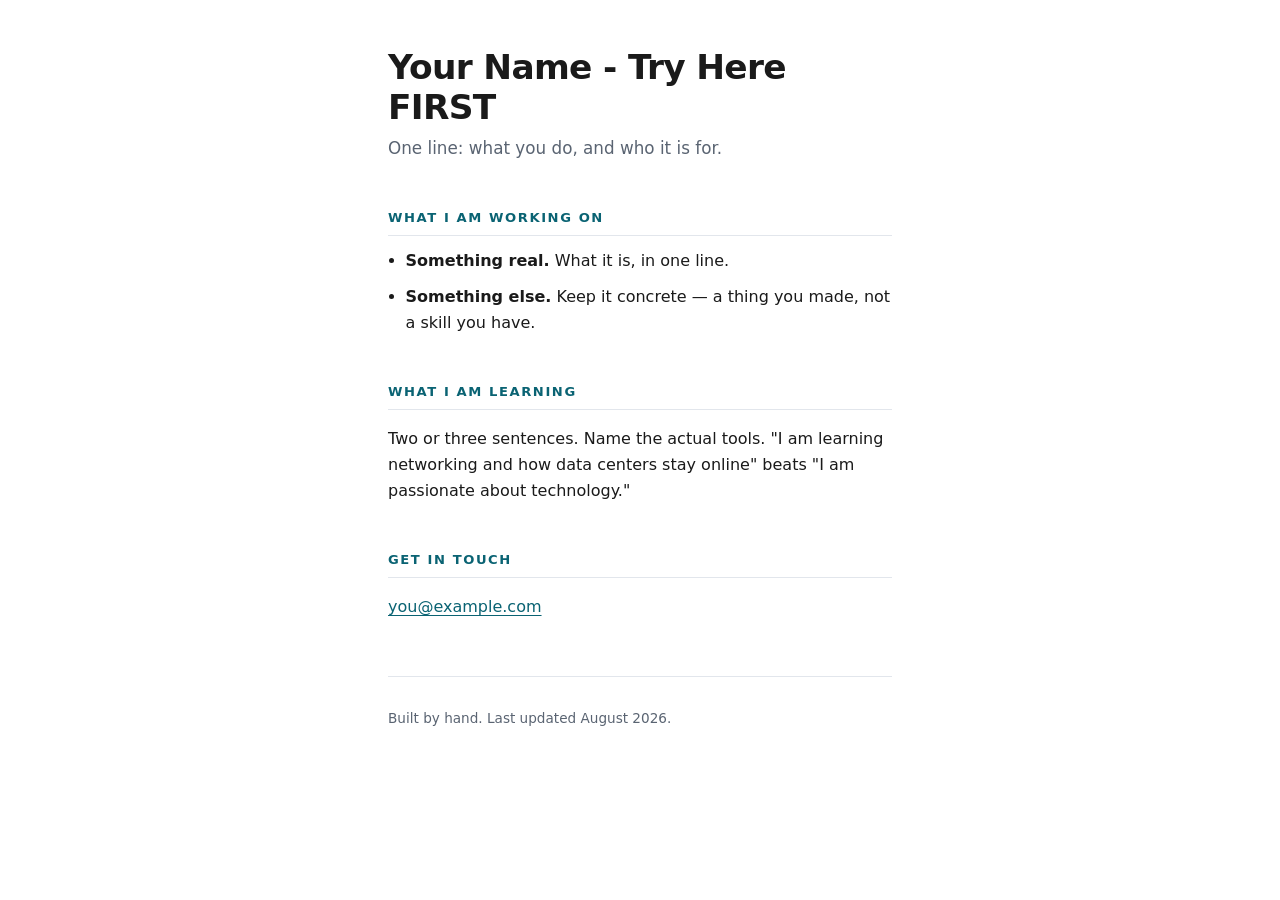
==== index.html @ d112223e "Initial commit" ====
<!doctype html>
<html lang="en">

<head>
  <meta charset="utf-8">
  <meta name="viewport" content="width=device-width, initial-scale=1">

  <!-- CHANGE THIS. It is the name on the browser tab, and it is what Google shows. -->
  <title>Your Name — what you build Test</title>

  <!-- CHANGE THIS TOO. One sentence. It is what shows under your link when someone shares it. -->
  <meta name="description" content="One sentence about who you are and what you make.">

  <link rel="stylesheet" href="styles.css">
</head>

<body>

  <header>
    <!-- Exactly ONE h1 on the page. It is your name. -->
    <h1>Your Name - Try Here FIRST</h1>
    <p class="tagline">One line: what you do, and who it is for.</p>
  </header>

  <main>

    <section>
      <h2>What I am working on</h2>
      <ul>
        <li><strong>Something real.</strong> What it is, in one line.</li>
        <li><strong>Something else.</strong> Keep it concrete — a thing you made, not a skill you have.</li>
      </ul>
    </section>

    <section>
      <h2>What I am learning</h2>
      <p>
        Two or three sentences. Name the actual tools. "I am learning networking and how data
        centers stay online" beats "I am passionate about technology."
      </p>
    </section>

    <section>
      <h2>Get in touch</h2>
      <!--
        Put an email you will still control after graduation. If you only have the school one
        today, that is fine — put it in, and change it later. That is what commits are for.
      -->
      <p><a href="mailto:you@example.com">you@example.com</a></p>
    </section>

  </main>

  <footer>
    <p>Built by hand. Last updated <!-- change this when you change the page --> August 2026.</p>
  </footer>

</body>

</html>
---- styles.css ----
/* ============================================================
   styles.css — this is YOURS to change. That is the point.
   Every value below is a decision somebody made. Change one,
   commit, and look at what happened.
   ============================================================ */

/* The custom properties. Change a colour ONCE here and it
   changes everywhere it is used further down. */
:root {
  --ink:        #1a1a1a;   /* body text */
  --muted:      #5a6472;   /* quieter text */
  --accent:     #0a6373;   /* links and rules — make this yours */
  --paper:      #ffffff;
  --line:       #e2e6ec;
  --measure:    34rem;     /* how wide a line of text gets before it wraps */
}

/* A sensible reset. Without border-box, padding makes boxes
   wider than you asked for, and nothing lines up. */
*, *::before, *::after { box-sizing: border-box; }

body {
  margin: 0 auto;
  padding: 3rem 1.25rem 4rem;
  max-width: var(--measure);
  background: var(--paper);
  color: var(--ink);
  font: 1rem/1.65 system-ui, -apple-system, "Segoe UI", Roboto, sans-serif;
}

h1 {
  margin: 0;
  font-size: 2.15rem;
  line-height: 1.15;
  letter-spacing: -0.02em;
}

.tagline {
  margin: 0.5rem 0 0;
  color: var(--muted);
  font-size: 1.05rem;
}

h2 {
  margin: 2.75rem 0 0.75rem;
  padding-bottom: 0.4rem;
  border-bottom: 1px solid var(--line);
  font-size: 0.82rem;
  font-weight: 700;
  letter-spacing: 0.12em;
  text-transform: uppercase;
  color: var(--accent);
}

ul { margin: 0; padding-left: 1.1rem; }
li { margin-bottom: 0.6rem; }

a {
  color: var(--accent);
  text-underline-offset: 3px;
}
a:hover { text-decoration: none; }

footer {
  margin-top: 3.5rem;
  padding-top: 1rem;
  border-top: 1px solid var(--line);
  color: var(--muted);
  font-size: 0.85rem;
}

/* Someone reading this on a phone is the common case, not the
   edge case. Test it there before you call the page done. */
@media (max-width: 30rem) {
  body { padding-top: 2rem; }
  h1   { font-size: 1.8rem; }
}
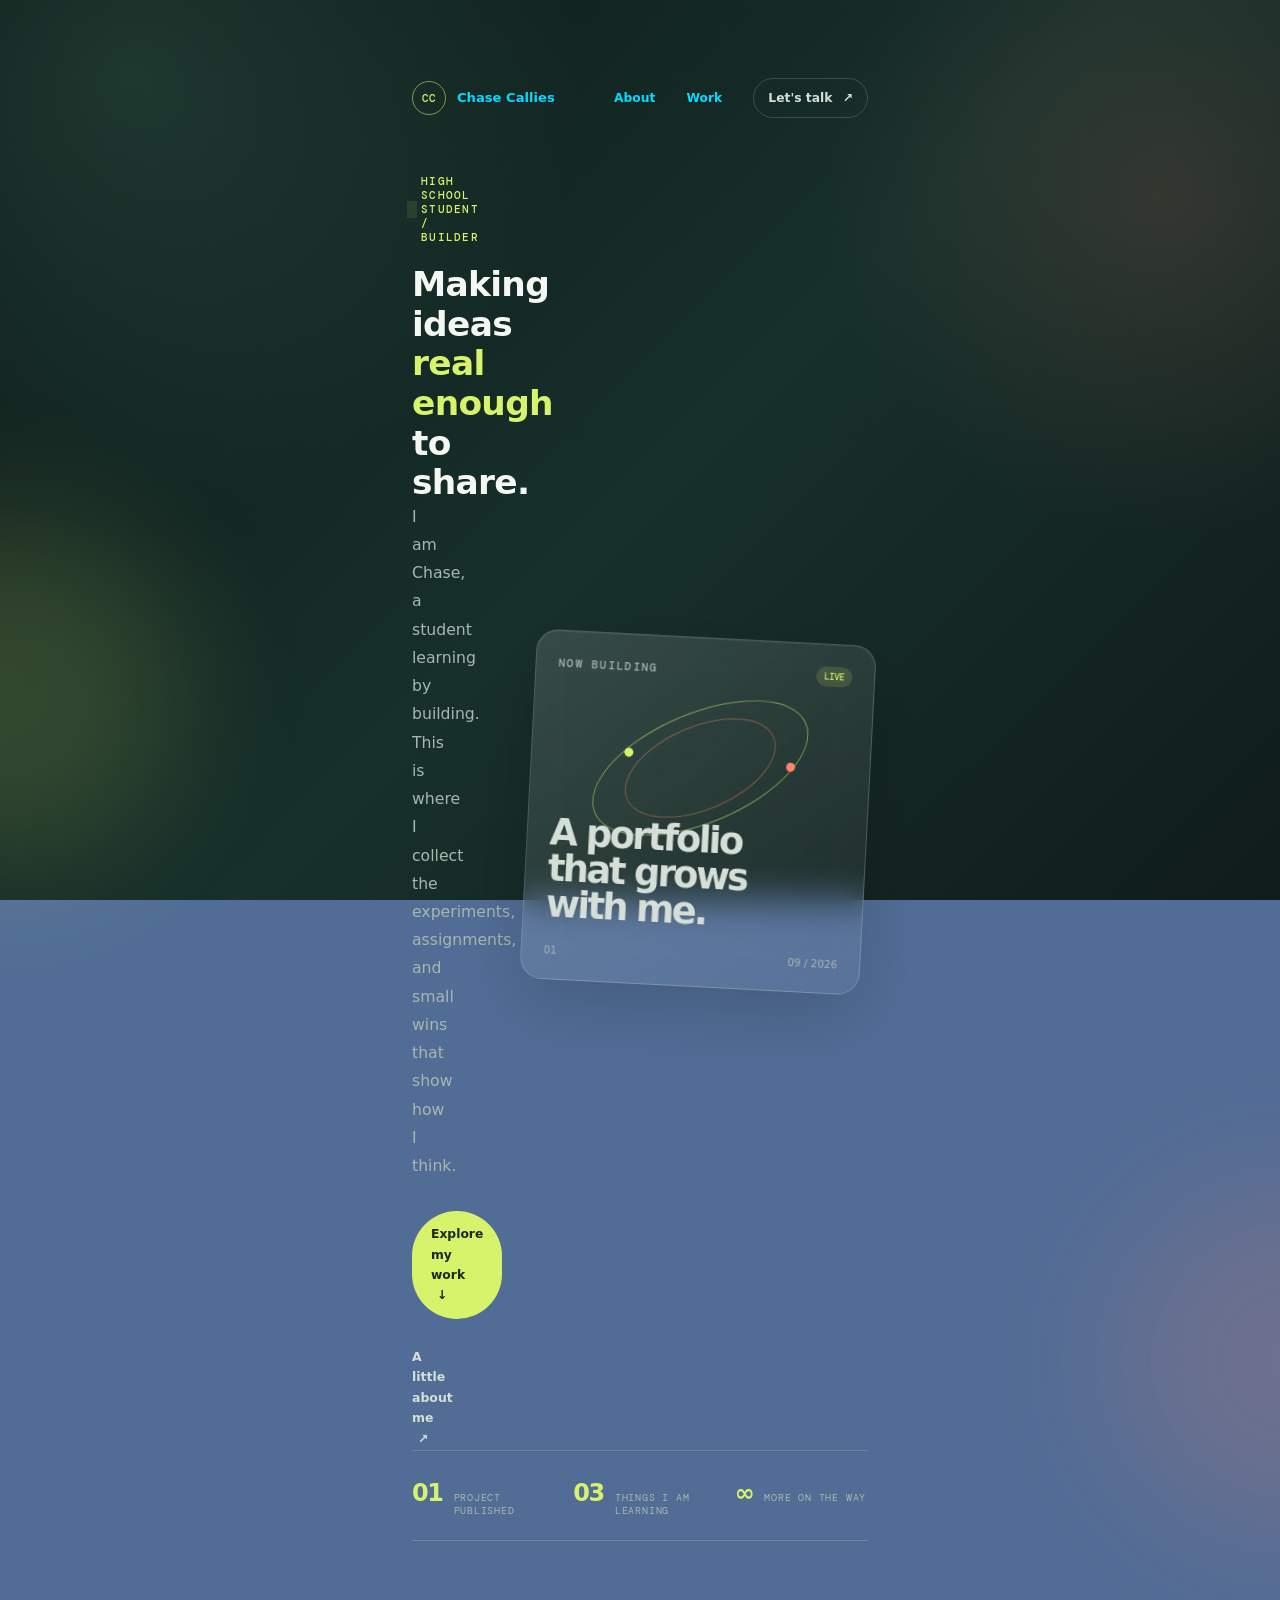
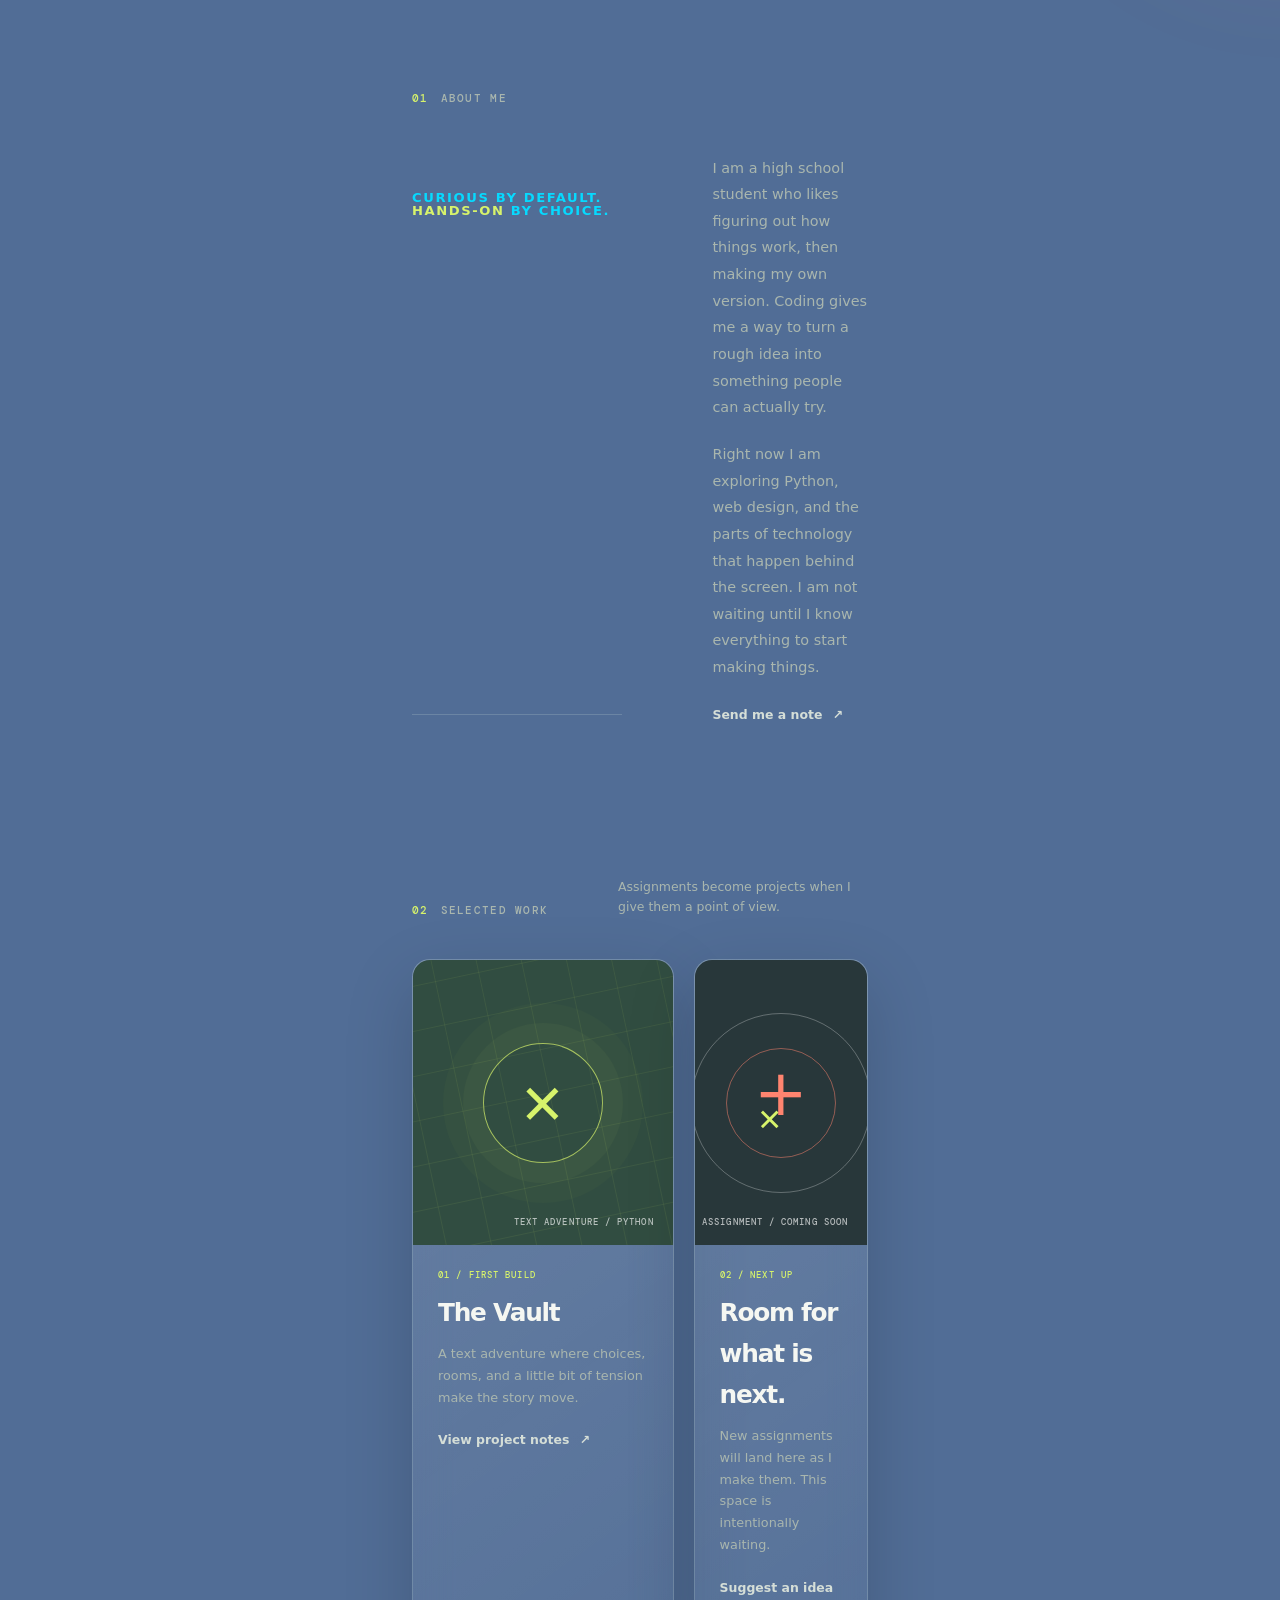
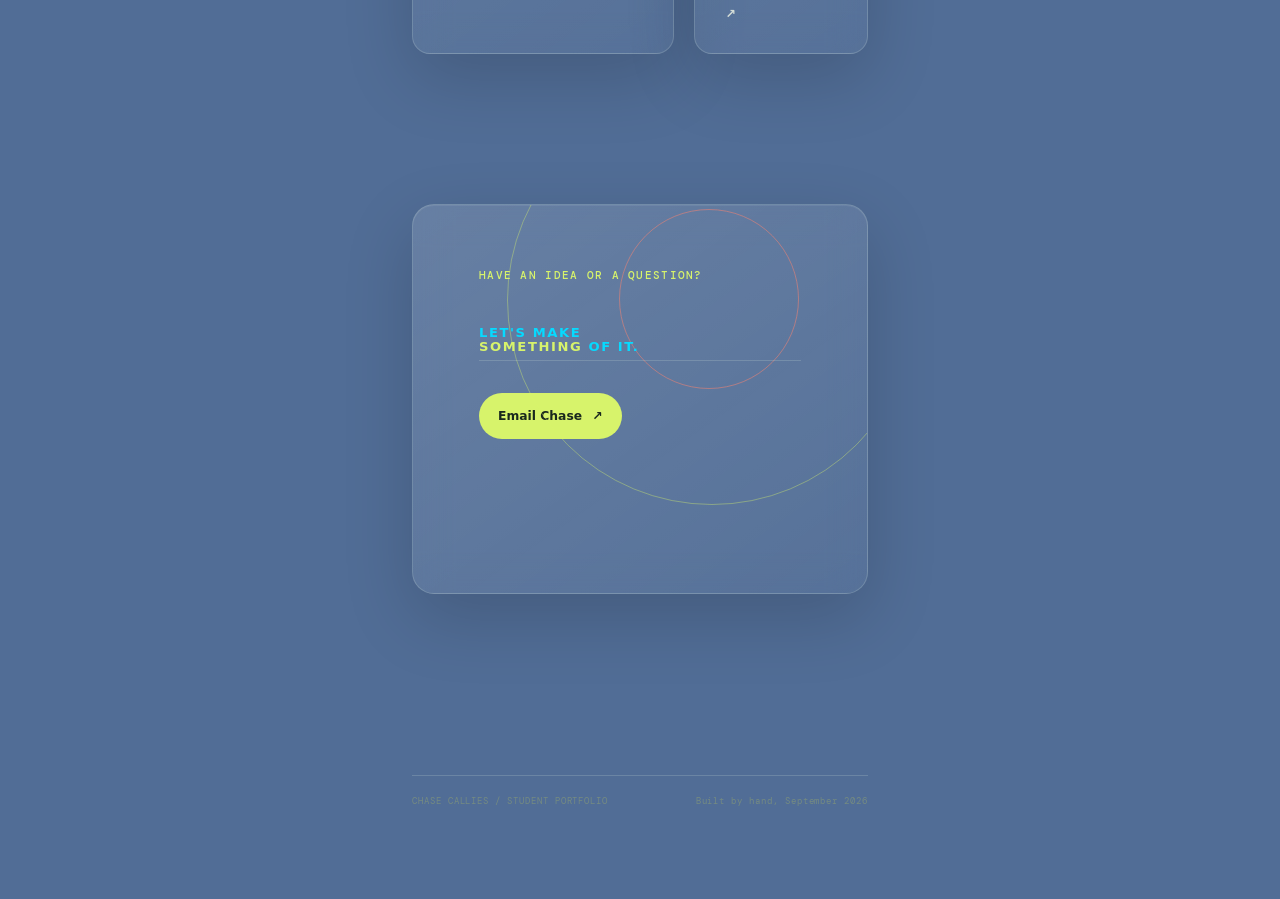
==== commit 98ed452f: "First time with chat" ====
--- a/index.html
+++ b/index.html
@@ -4,57 +4,103 @@
 <head>
   <meta charset="utf-8">
   <meta name="viewport" content="width=device-width, initial-scale=1">
-
-  <!-- CHANGE THIS. It is the name on the browser tab, and it is what Google shows. -->
-  <title>Your Name — what you build Test</title>
-
-  <!-- CHANGE THIS TOO. One sentence. It is what shows under your link when someone shares it. -->
-  <meta name="description" content="One sentence about who you are and what you make.">
-
+  <title>Chase Callies | Student portfolio</title>
+  <meta name="description"
+    content="The student portfolio of Chase Callies: experiments, assignments, and things built from scratch.">
+  <link rel="preconnect" href="https://fonts.googleapis.com">
+  <link rel="preconnect" href="https://fonts.gstatic.com" crossorigin>
+  <link
+    href="https://fonts.googleapis.com/css2?family=DM+Mono:wght@400;500&family=Manrope:wght@400;500;600;700;800&display=swap"
+    rel="stylesheet">
   <link rel="stylesheet" href="styles.css">
 </head>
 
 <body>
-
-  <header>
-    <!-- Exactly ONE h1 on the page. It is your name. -->
-    <h1>Your Name - Try Here FIRST</h1>
-    <p class="tagline">One line: what you do, and who it is for.</p>
+  <div class="page-glow glow-one"></div>
+  <div class="page-glow glow-two"></div>
+  <header class="site-header shell">
+    <a class="brand" href="#top" aria-label="Chase Callies home"><span class="brand-mark">CC</span><span>Chase
+        Callies</span></a>
+    <nav aria-label="Main navigation"><a href="#about">About</a><a href="#work">Work</a><a class="nav-contact"
+        href="#contact">Let's talk <span aria-hidden="true">&#8599;</span></a></nav>
   </header>
-
-  <main>
-
-    <section>
-      <h2>What I am working on</h2>
-      <ul>
-        <li><strong>Something real.</strong> What it is, in one line.</li>
-        <li><strong>Something else.</strong> Keep it concrete — a thing you made, not a skill you have.</li>
-      </ul>
+  <main id="top">
+    <section class="hero shell">
+      <div class="hero-copy">
+        <p class="eyebrow"><span class="status-dot"></span> High school student / builder</p>
+        <h1>Making ideas<br><em>real enough</em><br>to share.</h1>
+        <p class="hero-intro">I am Chase, a student learning by building. This is where I collect the experiments,
+          assignments, and small wins that show how I think.</p>
+        <div class="hero-actions"><a class="button button-primary" href="#work">Explore my work <span
+              aria-hidden="true">&#8595;</span></a><a class="text-link" href="#about">A little about me <span
+              aria-hidden="true">&#8599;</span></a></div>
+      </div>
+      <div class="hero-note glass-card">
+        <div class="note-top"><span class="mono-label">NOW BUILDING</span><span class="live-pill">LIVE</span></div>
+        <div class="note-orbit" aria-hidden="true"><span></span><span></span><span></span></div>
+        <p class="note-title">A portfolio<br>that grows<br>with me.</p>
+        <div class="note-footer"><span>01</span><span>09 / 2026</span></div>
+      </div>
     </section>
-
-    <section>
-      <h2>What I am learning</h2>
-      <p>
-        Two or three sentences. Name the actual tools. "I am learning networking and how data
-        centers stay online" beats "I am passionate about technology."
-      </p>
+    <section class="signal-bar shell" aria-label="Portfolio summary">
+      <div><strong>01</strong><span>project published</span></div>
+      <div><strong>03</strong><span>things I am learning</span></div>
+      <div><strong>∞</strong><span>more on the way</span></div>
     </section>
-
-    <section>
-      <h2>Get in touch</h2>
-      <!--
-        Put an email you will still control after graduation. If you only have the school one
-        today, that is fine — put it in, and change it later. That is what commits are for.
-      -->
-      <p><a href="mailto:you@example.com">you@example.com</a></p>
+    <section class="about-section shell" id="about">
+      <div class="section-label"><span>01</span><span>ABOUT ME</span></div>
+      <div class="about-grid">
+        <h2>Curious by default.<br><em>Hands-on</em> by choice.</h2>
+        <div class="about-copy">
+          <p>I am a high school student who likes figuring out how things work, then making my own version. Coding gives
+            me a way to turn a rough idea into something people can actually try.</p>
+          <p>Right now I am exploring Python, web design, and the parts of technology that happen behind the screen. I
+            am not waiting until I know everything to start making things.</p><a class="text-link"
+            href="mailto:callieschase355@gmail.com">Send me a note <span aria-hidden="true">&#8599;</span></a>
+        </div>
+      </div>
     </section>
-
+    <section class="work-section shell" id="work">
+      <div class="section-heading">
+        <div class="section-label"><span>02</span><span>SELECTED WORK</span></div>
+        <p>Assignments become projects when I give them a point of view.</p>
+      </div>
+      <div class="project-grid">
+        <article class="project-card project-featured glass-card">
+          <div class="project-art vault-art"><span class="art-grid"></span><span class="vault-symbol">+</span><span
+              class="art-caption">TEXT ADVENTURE / PYTHON</span></div>
+          <div class="project-info">
+            <p class="project-number">01 / FIRST BUILD</p>
+            <h3>The Vault</h3>
+            <p>A text adventure where choices, rooms, and a little bit of tension make the story move.</p><a
+              href="game/README.md" class="project-link">View project notes <span aria-hidden="true">&#8599;</span></a>
+          </div>
+        </article>
+        <article class="project-card project-next glass-card">
+          <div class="project-art future-art"><span class="future-cross">+</span><span
+              class="future-cross cross-two">+</span><span class="art-caption">ASSIGNMENT / COMING SOON</span></div>
+          <div class="project-info">
+            <p class="project-number">02 / NEXT UP</p>
+            <h3>Room for what is next.</h3>
+            <p>New assignments will land here as I make them. This space is intentionally waiting.</p><a
+              href="mailto:callieschase355@gmail.com?subject=Assignment%20idea" class="project-link">Suggest an idea
+              <span aria-hidden="true">&#8599;</span></a>
+          </div>
+        </article>
+      </div>
+    </section>
+    <section class="contact-section shell" id="contact">
+      <div class="contact-panel glass-card">
+        <p class="eyebrow">Have an idea or a question?</p>
+        <h2>Let's make<br><em>something</em> of it.</h2><a class="button button-primary"
+          href="mailto:callieschase355@gmail.com">Email Chase <span aria-hidden="true">&#8599;</span></a><span
+          class="contact-orbit orbit-a" aria-hidden="true"></span><span class="contact-orbit orbit-b"
+          aria-hidden="true"></span>
+      </div>
+    </section>
   </main>
-
-  <footer>
-    <p>Built by hand. Last updated <!-- change this when you change the page --> August 2026.</p>
-  </footer>
-
+  <footer class="site-footer shell"><span>CHASE CALLIES / STUDENT PORTFOLIO</span><span>Built by hand, September
+      2026</span></footer>
 </body>
 
 </html>
--- a/styles.css
+++ b/styles.css
@@ -7,17 +7,751 @@
 /* The custom properties. Change a colour ONCE here and it
    changes everywhere it is used further down. */
 :root {
-  --ink:        #1a1a1a;   /* body text */
-  --muted:      #5a6472;   /* quieter text */
-  --accent:     #0a6373;   /* links and rules — make this yours */
-  --paper:      #ffffff;
-  --line:       #e2e6ec;
-  --measure:    34rem;     /* how wide a line of text gets before it wraps */
+  --ink: #1a1a1a;
+  /* body text */
+  --muted: #6e9fe3;
+  /* quieter text */
+  --accent: #06daff;
+  /* links and rules — make this yours */
+  --paper: #516d96;
+  --line: #fcfcfc;
+  --measure: 34rem;
+  /* how wide a line of text gets before it wraps */
+}
+
+:root {
+  --ink: #f5f7f2;
+  --muted: #a9b6ae;
+  --soft: #d5ded7;
+  --acid: #d7f36b;
+  --coral: #ff846f;
+  --night: #101b1a;
+  --glass: rgba(255, 255, 255, 0.09);
+  --line: rgba(226, 244, 228, 0.18);
+  --shell: min(1120px, calc(100% - 48px));
+}
+
+*,
+*::before,
+*::after {
+  box-sizing: border-box;
+}
+
+html {
+  scroll-behavior: smooth;
+}
+
+body {
+  margin: 0;
+  overflow-x: hidden;
+  background: var(--night);
+  color: var(--ink);
+  font: 400 16px/1.6 "Manrope", sans-serif;
+}
+
+body::before {
+  position: fixed;
+  inset: 0;
+  z-index: -2;
+  content: "";
+  background: radial-gradient(circle at 10% 8%, rgba(83, 150, 120, .22), transparent 32%), radial-gradient(circle at 91% 22%, rgba(255, 132, 111, .13), transparent 25%), linear-gradient(135deg, #0d1817 0%, #17302b 52%, #101c1a 100%);
+}
+
+body::after {
+  position: fixed;
+  inset: 0;
+  z-index: -1;
+  pointer-events: none;
+  content: "";
+  opacity: .32;
+  background-image: linear-gradient(rgba(225, 243, 227, .04) 1px, transparent 1px), linear-gradient(90deg, rgba(225, 243, 227, .04) 1px, transparent 1px);
+  background-size: 72px 72px;
+  mask-image: linear-gradient(to bottom, black, transparent 75%);
+}
+
+a {
+  color: inherit;
+  text-decoration: none;
+}
+
+.shell {
+  width: var(--shell);
+  margin-inline: auto;
+}
+
+.page-glow {
+  position: absolute;
+  z-index: -1;
+  width: 360px;
+  height: 360px;
+  border-radius: 50%;
+  filter: blur(70px);
+  opacity: .16;
+  pointer-events: none;
+}
+
+.glow-one {
+  top: 510px;
+  left: -180px;
+  background: var(--acid);
+}
+
+.glow-two {
+  top: 1180px;
+  right: -190px;
+  background: var(--coral);
+}
+
+.site-header {
+  display: flex;
+  align-items: center;
+  justify-content: space-between;
+  padding-top: 30px;
+}
+
+.brand,
+nav,
+.hero-actions,
+.note-top,
+.note-footer,
+.section-label,
+.section-heading,
+.site-footer {
+  display: flex;
+  align-items: center;
+}
+
+.brand {
+  gap: 11px;
+  font-size: .82rem;
+  font-weight: 700;
+}
+
+.brand-mark {
+  display: grid;
+  width: 34px;
+  height: 34px;
+  place-items: center;
+  border: 1px solid rgba(215, 243, 107, .55);
+  border-radius: 50%;
+  color: var(--acid);
+  font: 500 .68rem "DM Mono", monospace;
+}
+
+nav {
+  gap: 31px;
+  color: var(--muted);
+  font-size: .77rem;
+  font-weight: 700;
+}
+
+nav a {
+  transition: color .2s ease;
+}
+
+nav a:hover,
+.text-link:hover,
+.project-link:hover {
+  color: var(--acid);
+}
+
+.nav-contact {
+  padding: 9px 14px;
+  border: 1px solid var(--line);
+  border-radius: 100px;
+  color: var(--soft);
+}
+
+.nav-contact span,
+.text-link span,
+.project-link span,
+.button span {
+  margin-left: 6px;
+}
+
+.hero {
+  display: grid;
+  grid-template-columns: minmax(0, 1fr) 340px;
+  gap: 100px;
+  align-items: center;
+  min-height: 620px;
+  padding-top: 56px;
+}
+
+.eyebrow,
+.mono-label,
+.section-label,
+.project-number,
+.art-caption {
+  font: 500 .67rem "DM Mono", monospace;
+  letter-spacing: .12em;
+  text-transform: uppercase;
+}
+
+.eyebrow {
+  display: flex;
+  align-items: center;
+  gap: 9px;
+  margin: 0 0 21px;
+  color: var(--acid);
+}
+
+.status-dot {
+  width: 7px;
+  height: 7px;
+  border-radius: 50%;
+  background: var(--acid);
+  box-shadow: 0 0 0 5px rgba(215, 243, 107, .1);
+}
+
+h1,
+h2,
+h3,
+p {
+  margin-top: 0;
+}
+
+h1,
+h2,
+h3 {
+  font-weight: 700;
+}
+
+h1 {
+  max-width: 700px;
+  margin-bottom: 25px;
+  font-size: clamp(3.7rem, 8vw, 6.8rem);
+  line-height: .95;
+  letter-spacing: -.075em;
+}
+
+em {
+  color: var(--acid);
+  font-style: normal;
+}
+
+.hero-intro {
+  max-width: 450px;
+  margin-bottom: 31px;
+  color: var(--muted);
+  font-size: .98rem;
+  line-height: 1.8;
+}
+
+.hero-actions {
+  flex-wrap: wrap;
+  gap: 28px;
+}
+
+.button {
+  display: inline-block;
+  border-radius: 100px;
+  padding: 13px 19px;
+  font-size: .77rem;
+  font-weight: 800;
+  transition: transform .2s ease, background .2s ease;
+}
+
+.button:hover {
+  transform: translateY(-2px);
+}
+
+.button-primary {
+  background: var(--acid);
+  color: #1a281e;
+}
+
+.button-primary:hover {
+  background: #efffa6;
+}
+
+.text-link,
+.project-link {
+  color: var(--soft);
+  font-size: .78rem;
+  font-weight: 700;
+  transition: color .2s ease;
+}
+
+.glass-card {
+  border: 1px solid var(--line);
+  background: linear-gradient(145deg, rgba(255, 255, 255, .13), rgba(255, 255, 255, .035));
+  box-shadow: 0 24px 70px rgba(0, 0, 0, .16), inset 0 1px rgba(255, 255, 255, .07);
+  backdrop-filter: blur(18px);
+}
+
+.hero-note {
+  position: relative;
+  min-height: 350px;
+  padding: 22px;
+  overflow: hidden;
+  transform: rotate(3deg);
+  border-radius: 22px;
+  animation: drift 7s ease-in-out infinite;
+}
+
+.note-top,
+.note-footer {
+  justify-content: space-between;
+}
+
+.mono-label,
+.note-footer {
+  color: var(--muted);
+}
+
+.live-pill {
+  padding: 4px 8px;
+  border-radius: 100px;
+  background: rgba(215, 243, 107, .14);
+  color: var(--acid);
+  font: 500 .57rem "DM Mono", monospace;
+}
+
+.note-orbit {
+  position: absolute;
+  top: 75px;
+  left: 50%;
+  width: 230px;
+  height: 110px;
+  border: 1px solid rgba(215, 243, 107, .5);
+  border-radius: 50%;
+  transform: translateX(-50%) rotate(-26deg);
+}
+
+.note-orbit::after {
+  position: absolute;
+  inset: 12px 34px;
+  content: "";
+  border: 1px solid rgba(255, 132, 111, .4);
+  border-radius: 50%;
+}
+
+.note-orbit span {
+  position: absolute;
+  width: 9px;
+  height: 9px;
+  border-radius: 50%;
+  background: var(--acid);
+}
+
+.note-orbit span:first-child {
+  top: 7px;
+  left: 50px;
+}
+
+.note-orbit span:nth-child(2) {
+  right: 26px;
+  bottom: 15px;
+  background: var(--coral);
+}
+
+.note-orbit span:last-child {
+  bottom: 14px;
+  left: 30px;
+  width: 5px;
+  height: 5px;
+  background: white;
+}
+
+.note-title {
+  position: absolute;
+  bottom: 56px;
+  left: 22px;
+  margin: 0;
+  color: var(--soft);
+  font-size: 2.3rem;
+  font-weight: 700;
+  line-height: .98;
+  letter-spacing: -.07em;
+}
+
+.note-footer {
+  position: absolute;
+  right: 22px;
+  bottom: 20px;
+  left: 22px;
+  font-size: .65rem;
+}
+
+.signal-bar {
+  display: grid;
+  grid-template-columns: repeat(3, 1fr);
+  gap: 28px;
+  padding: 23px 0;
+  border-top: 1px solid var(--line);
+  border-bottom: 1px solid var(--line);
+}
+
+.signal-bar div {
+  display: flex;
+  align-items: baseline;
+  gap: 11px;
+}
+
+.signal-bar strong {
+  color: var(--acid);
+  font-size: 1.5rem;
+  letter-spacing: -.06em;
+}
+
+.signal-bar span {
+  color: var(--muted);
+  font: .62rem "DM Mono", monospace;
+  letter-spacing: .08em;
+  text-transform: uppercase;
+}
+
+.about-section,
+.work-section,
+.contact-section {
+  padding-top: 150px;
+}
+
+.section-label {
+  gap: 12px;
+  color: var(--muted);
+}
+
+.section-label span:first-child {
+  color: var(--acid);
+}
+
+.about-grid {
+  display: grid;
+  grid-template-columns: 1.15fr .85fr;
+  gap: 90px;
+  margin-top: 42px;
+}
+
+h2 {
+  margin-bottom: 0;
+  font-size: clamp(2.5rem, 5vw, 4.3rem);
+  line-height: 1.03;
+  letter-spacing: -.07em;
+}
+
+.about-copy {
+  padding-top: 8px;
+  color: var(--muted);
+  font-size: .9rem;
+  line-height: 1.85;
+}
+
+.about-copy p {
+  margin-bottom: 20px;
+}
+
+.section-heading {
+  justify-content: space-between;
+  align-items: end;
+  margin-bottom: 42px;
+}
+
+.section-heading p {
+  max-width: 250px;
+  margin: 0;
+  color: var(--muted);
+  font-size: .78rem;
+  line-height: 1.6;
+}
+
+.project-grid {
+  display: grid;
+  grid-template-columns: 1.2fr .8fr;
+  gap: 20px;
+}
+
+.project-card {
+  overflow: hidden;
+  border-radius: 18px;
+}
+
+.project-art {
+  position: relative;
+  height: 285px;
+  overflow: hidden;
+}
+
+.vault-art {
+  background: #314d41;
+}
+
+.future-art {
+  background: #28373a;
+}
+
+.art-grid {
+  position: absolute;
+  inset: 0;
+  opacity: .3;
+  background-image: linear-gradient(rgba(215, 243, 107, .25) 1px, transparent 1px), linear-gradient(90deg, rgba(215, 243, 107, .25) 1px, transparent 1px);
+  background-size: 34px 34px;
+  transform: rotate(-12deg) scale(1.3);
+}
+
+.vault-symbol {
+  position: absolute;
+  top: 50%;
+  left: 50%;
+  display: grid;
+  width: 120px;
+  height: 120px;
+  place-items: center;
+  border: 1px solid rgba(215, 243, 107, .7);
+  border-radius: 50%;
+  color: var(--acid);
+  font-size: 4rem;
+  font-weight: 300;
+  transform: translate(-50%, -50%) rotate(45deg);
+  box-shadow: 0 0 0 20px rgba(215, 243, 107, .035), 0 0 0 40px rgba(215, 243, 107, .025);
+}
+
+.future-art::before {
+  position: absolute;
+  top: 50%;
+  left: 50%;
+  width: 180px;
+  height: 180px;
+  content: "";
+  border: 1px solid rgba(255, 255, 255, .28);
+  border-radius: 50%;
+  transform: translate(-50%, -50%);
+}
+
+.future-art::after {
+  position: absolute;
+  top: 50%;
+  left: 50%;
+  width: 110px;
+  height: 110px;
+  content: "";
+  border: 1px solid rgba(255, 132, 111, .5);
+  border-radius: 50%;
+  transform: translate(-50%, -50%);
+}
+
+.future-cross {
+  position: absolute;
+  top: 50%;
+  left: 50%;
+  z-index: 1;
+  color: var(--coral);
+  font-size: 4rem;
+  font-weight: 200;
+  transform: translate(-50%, -59%);
+}
+
+.cross-two {
+  color: var(--acid);
+  transform: translate(-70%, -35%) rotate(45deg) scale(.55);
+}
+
+.art-caption {
+  position: absolute;
+  right: 19px;
+  bottom: 17px;
+  color: rgba(255, 255, 255, .65);
+  font-size: .56rem;
+}
+
+.project-info {
+  padding: 24px 25px 27px;
+}
+
+.project-number {
+  margin-bottom: 12px;
+  color: var(--acid);
+  font-size: .58rem;
+}
+
+.project-info h3 {
+  margin-bottom: 9px;
+  font-size: 1.55rem;
+  letter-spacing: -.05em;
+}
+
+.project-info p:not(.project-number) {
+  min-height: 50px;
+  margin-bottom: 18px;
+  color: var(--muted);
+  font-size: .8rem;
+  line-height: 1.7;
+}
+
+.contact-section {
+  padding-bottom: 125px;
+}
+
+.contact-panel {
+  position: relative;
+  overflow: hidden;
+  min-height: 390px;
+  padding: 63px 66px;
+  border-radius: 22px;
+}
+
+.contact-panel h2 {
+  position: relative;
+  z-index: 1;
+  margin-bottom: 32px;
+}
+
+.contact-panel .eyebrow {
+  position: relative;
+  z-index: 1;
+}
+
+.contact-orbit {
+  position: absolute;
+  border: 1px solid rgba(215, 243, 107, .38);
+  border-radius: 50%;
+}
+
+.orbit-a {
+  top: -110px;
+  right: -50px;
+  width: 410px;
+  height: 410px;
+}
+
+.orbit-b {
+  top: 4px;
+  right: 68px;
+  width: 180px;
+  height: 180px;
+  border-color: rgba(255, 132, 111, .5);
+}
+
+.site-footer {
+  justify-content: space-between;
+  gap: 20px;
+  padding: 19px 0 28px;
+  border-top: 1px solid var(--line);
+  color: #758b81;
+  font: .59rem "DM Mono", monospace;
+  letter-spacing: .1em;
+}
+
+@keyframes drift {
+
+  0%,
+  100% {
+    transform: rotate(3deg) translateY(0);
+  }
+
+  50% {
+    transform: rotate(1deg) translateY(-8px);
+  }
+}
+
+@media (max-width: 760px) {
+  :root {
+    --shell: min(100% - 36px, 600px);
+  }
+
+  nav {
+    gap: 15px;
+  }
+
+  nav>a:not(.nav-contact) {
+    display: none;
+  }
+
+  .hero {
+    grid-template-columns: 1fr;
+    gap: 52px;
+    min-height: auto;
+    padding-top: 95px;
+    padding-bottom: 85px;
+  }
+
+  h1 {
+    font-size: clamp(3.45rem, 16vw, 5.4rem);
+  }
+
+  .hero-note {
+    width: min(100%, 340px);
+    margin-left: auto;
+  }
+
+  .signal-bar {
+    gap: 10px;
+  }
+
+  .signal-bar div {
+    display: block;
+  }
+
+  .signal-bar strong {
+    display: block;
+    margin-bottom: 3px;
+  }
+
+  .signal-bar span {
+    font-size: .52rem;
+    line-height: 1.25;
+  }
+
+  .about-section,
+  .work-section,
+  .contact-section {
+    padding-top: 100px;
+  }
+
+  .about-grid,
+  .project-grid {
+    grid-template-columns: 1fr;
+    gap: 35px;
+  }
+
+  .about-grid {
+    margin-top: 30px;
+  }
+
+  .section-heading {
+    display: block;
+  }
+
+  .section-heading p {
+    margin-top: 18px;
+  }
+
+  .contact-panel {
+    min-height: 360px;
+    padding: 42px 30px;
+  }
+
+  .site-footer {
+    display: block;
+    line-height: 2;
+  }
+
+  .site-footer span {
+    display: block;
+  }
+}
+
+@media (prefers-reduced-motion: reduce) {
+  html {
+    scroll-behavior: auto;
+  }
+
+  *,
+  *::before,
+  *::after {
+    animation: none !important;
+    transition: none !important;
+  }
 }
 
 /* A sensible reset. Without border-box, padding makes boxes
    wider than you asked for, and nothing lines up. */
-*, *::before, *::after { box-sizing: border-box; }
+*,
+*::before,
+*::after {
+  box-sizing: border-box;
+}
 
 body {
   margin: 0 auto;
@@ -52,14 +786,23 @@
   color: var(--accent);
 }
 
-ul { margin: 0; padding-left: 1.1rem; }
-li { margin-bottom: 0.6rem; }
+ul {
+  margin: 0;
+  padding-left: 1.1rem;
+}
+
+li {
+  margin-bottom: 0.6rem;
+}
 
 a {
   color: var(--accent);
   text-underline-offset: 3px;
 }
-a:hover { text-decoration: none; }
+
+a:hover {
+  text-decoration: none;
+}
 
 footer {
   margin-top: 3.5rem;
@@ -72,6 +815,11 @@
 /* Someone reading this on a phone is the common case, not the
    edge case. Test it there before you call the page done. */
 @media (max-width: 30rem) {
-  body { padding-top: 2rem; }
-  h1   { font-size: 1.8rem; }
-}
+  body {
+    padding-top: 2rem;
+  }
+
+  h1 {
+    font-size: 1.8rem;
+  }
+}
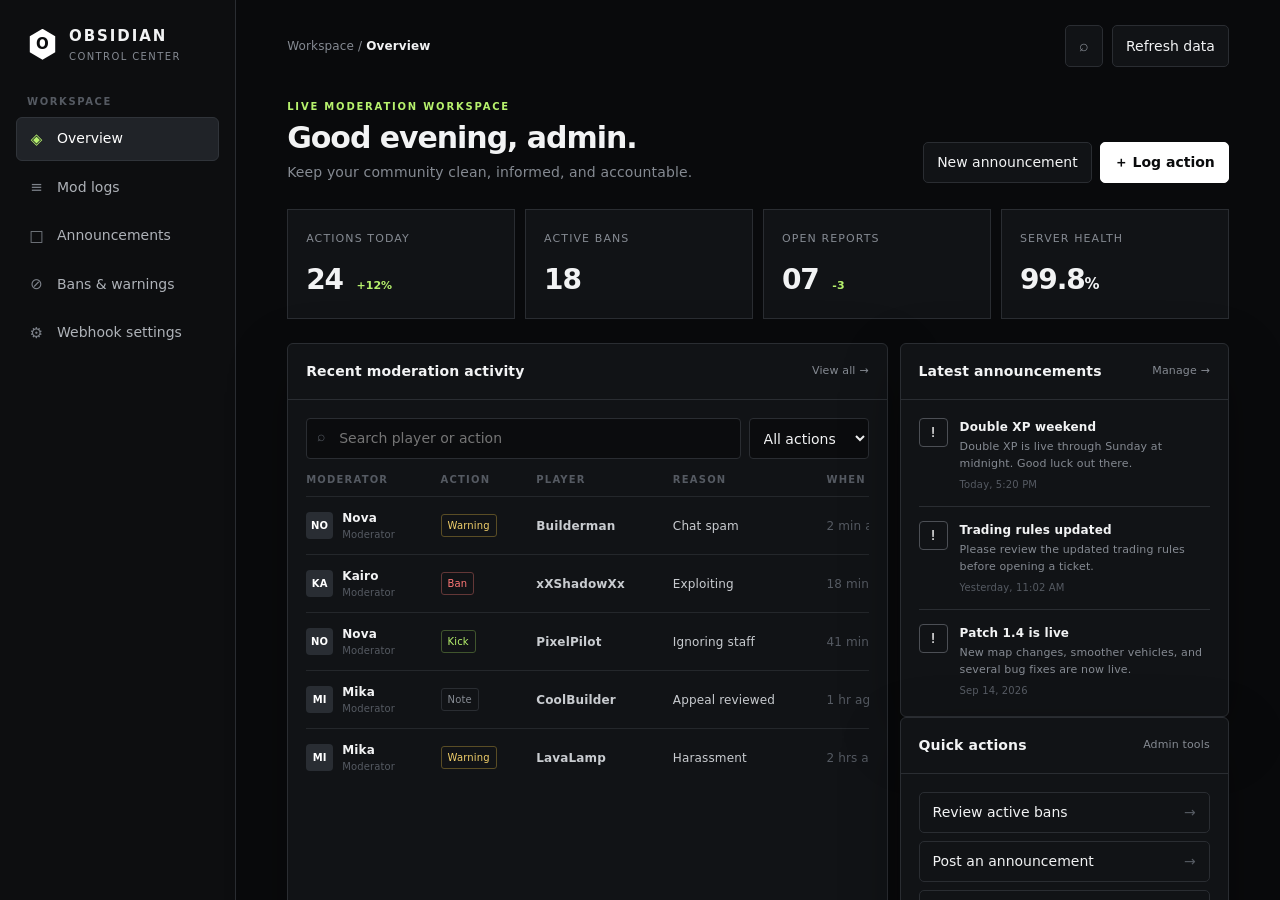
==== commit 0b476f09: "roblox mod logs" ====
--- a/index.html
+++ b/index.html
@@ -4,103 +4,28 @@
 <head>
   <meta charset="utf-8">
   <meta name="viewport" content="width=device-width, initial-scale=1">
-  <title>Chase Callies | Student portfolio</title>
-  <meta name="description"
-    content="The student portfolio of Chase Callies: experiments, assignments, and things built from scratch.">
-  <link rel="preconnect" href="https://fonts.googleapis.com">
-  <link rel="preconnect" href="https://fonts.gstatic.com" crossorigin>
-  <link
-    href="https://fonts.googleapis.com/css2?family=DM+Mono:wght@400;500&family=Manrope:wght@400;500;600;700;800&display=swap"
-    rel="stylesheet">
-  <link rel="stylesheet" href="styles.css">
+  <meta name="color-scheme" content="dark">
+  <title>Obsidian Control | Roblox moderation</title>
+  <style>
+    html,
+    body {
+      height: 100%;
+      margin: 0;
+      background: #090a0c;
+      overflow: hidden
+    }
+
+    iframe {
+      display: block;
+      width: 100%;
+      height: 100%;
+      border: 0
+    }
+  </style>
 </head>
 
 <body>
-  <div class="page-glow glow-one"></div>
-  <div class="page-glow glow-two"></div>
-  <header class="site-header shell">
-    <a class="brand" href="#top" aria-label="Chase Callies home"><span class="brand-mark">CC</span><span>Chase
-        Callies</span></a>
-    <nav aria-label="Main navigation"><a href="#about">About</a><a href="#work">Work</a><a class="nav-contact"
-        href="#contact">Let's talk <span aria-hidden="true">&#8599;</span></a></nav>
-  </header>
-  <main id="top">
-    <section class="hero shell">
-      <div class="hero-copy">
-        <p class="eyebrow"><span class="status-dot"></span> High school student / builder</p>
-        <h1>Making ideas<br><em>real enough</em><br>to share.</h1>
-        <p class="hero-intro">I am Chase, a student learning by building. This is where I collect the experiments,
-          assignments, and small wins that show how I think.</p>
-        <div class="hero-actions"><a class="button button-primary" href="#work">Explore my work <span
-              aria-hidden="true">&#8595;</span></a><a class="text-link" href="#about">A little about me <span
-              aria-hidden="true">&#8599;</span></a></div>
-      </div>
-      <div class="hero-note glass-card">
-        <div class="note-top"><span class="mono-label">NOW BUILDING</span><span class="live-pill">LIVE</span></div>
-        <div class="note-orbit" aria-hidden="true"><span></span><span></span><span></span></div>
-        <p class="note-title">A portfolio<br>that grows<br>with me.</p>
-        <div class="note-footer"><span>01</span><span>09 / 2026</span></div>
-      </div>
-    </section>
-    <section class="signal-bar shell" aria-label="Portfolio summary">
-      <div><strong>01</strong><span>project published</span></div>
-      <div><strong>03</strong><span>things I am learning</span></div>
-      <div><strong>∞</strong><span>more on the way</span></div>
-    </section>
-    <section class="about-section shell" id="about">
-      <div class="section-label"><span>01</span><span>ABOUT ME</span></div>
-      <div class="about-grid">
-        <h2>Curious by default.<br><em>Hands-on</em> by choice.</h2>
-        <div class="about-copy">
-          <p>I am a high school student who likes figuring out how things work, then making my own version. Coding gives
-            me a way to turn a rough idea into something people can actually try.</p>
-          <p>Right now I am exploring Python, web design, and the parts of technology that happen behind the screen. I
-            am not waiting until I know everything to start making things.</p><a class="text-link"
-            href="mailto:callieschase355@gmail.com">Send me a note <span aria-hidden="true">&#8599;</span></a>
-        </div>
-      </div>
-    </section>
-    <section class="work-section shell" id="work">
-      <div class="section-heading">
-        <div class="section-label"><span>02</span><span>SELECTED WORK</span></div>
-        <p>Assignments become projects when I give them a point of view.</p>
-      </div>
-      <div class="project-grid">
-        <article class="project-card project-featured glass-card">
-          <div class="project-art vault-art"><span class="art-grid"></span><span class="vault-symbol">+</span><span
-              class="art-caption">TEXT ADVENTURE / PYTHON</span></div>
-          <div class="project-info">
-            <p class="project-number">01 / FIRST BUILD</p>
-            <h3>The Vault</h3>
-            <p>A text adventure where choices, rooms, and a little bit of tension make the story move.</p><a
-              href="game/README.md" class="project-link">View project notes <span aria-hidden="true">&#8599;</span></a>
-          </div>
-        </article>
-        <article class="project-card project-next glass-card">
-          <div class="project-art future-art"><span class="future-cross">+</span><span
-              class="future-cross cross-two">+</span><span class="art-caption">ASSIGNMENT / COMING SOON</span></div>
-          <div class="project-info">
-            <p class="project-number">02 / NEXT UP</p>
-            <h3>Room for what is next.</h3>
-            <p>New assignments will land here as I make them. This space is intentionally waiting.</p><a
-              href="mailto:callieschase355@gmail.com?subject=Assignment%20idea" class="project-link">Suggest an idea
-              <span aria-hidden="true">&#8599;</span></a>
-          </div>
-        </article>
-      </div>
-    </section>
-    <section class="contact-section shell" id="contact">
-      <div class="contact-panel glass-card">
-        <p class="eyebrow">Have an idea or a question?</p>
-        <h2>Let's make<br><em>something</em> of it.</h2><a class="button button-primary"
-          href="mailto:callieschase355@gmail.com">Email Chase <span aria-hidden="true">&#8599;</span></a><span
-          class="contact-orbit orbit-a" aria-hidden="true"></span><span class="contact-orbit orbit-b"
-          aria-hidden="true"></span>
-      </div>
-    </section>
-  </main>
-  <footer class="site-footer shell"><span>CHASE CALLIES / STUDENT PORTFOLIO</span><span>Built by hand, September
-      2026</span></footer>
+  <iframe src="week-08/day-2/index.html" title="Obsidian Roblox moderation control center"></iframe>
 </body>
 
 </html>
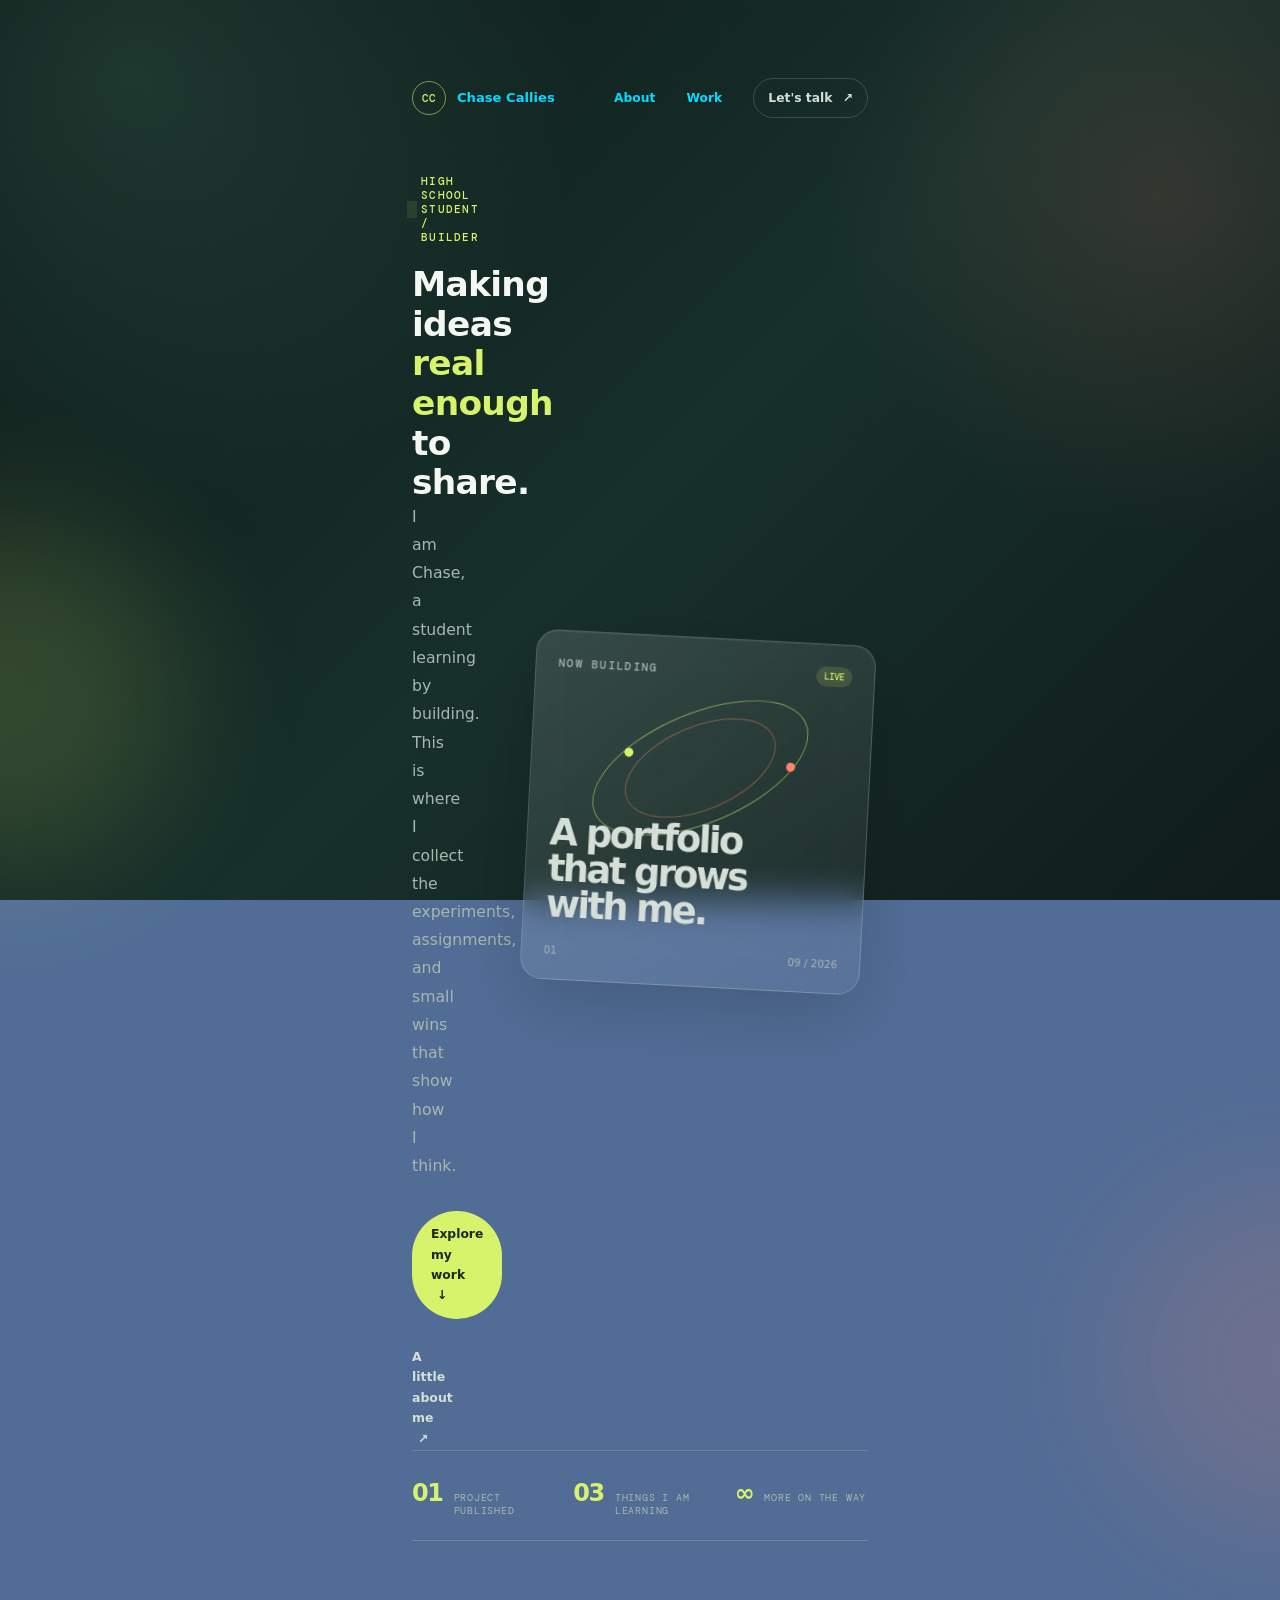
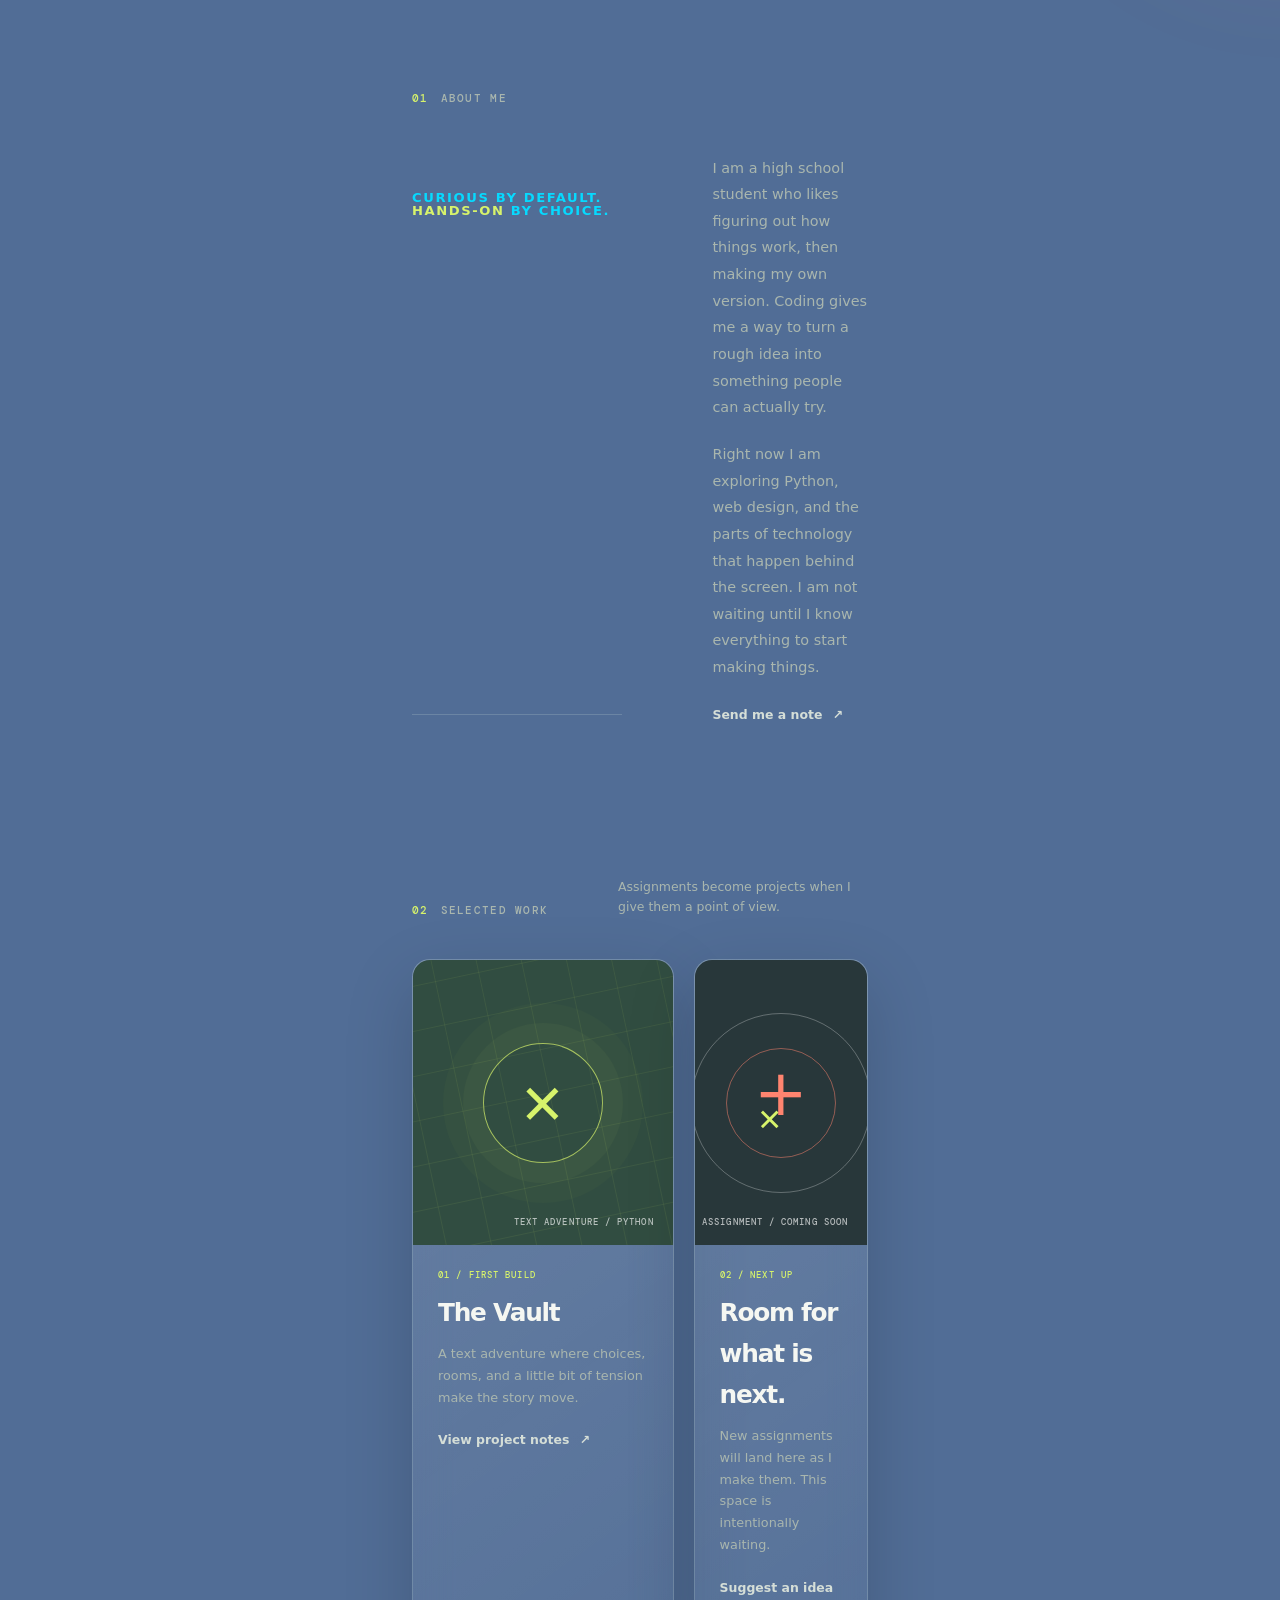
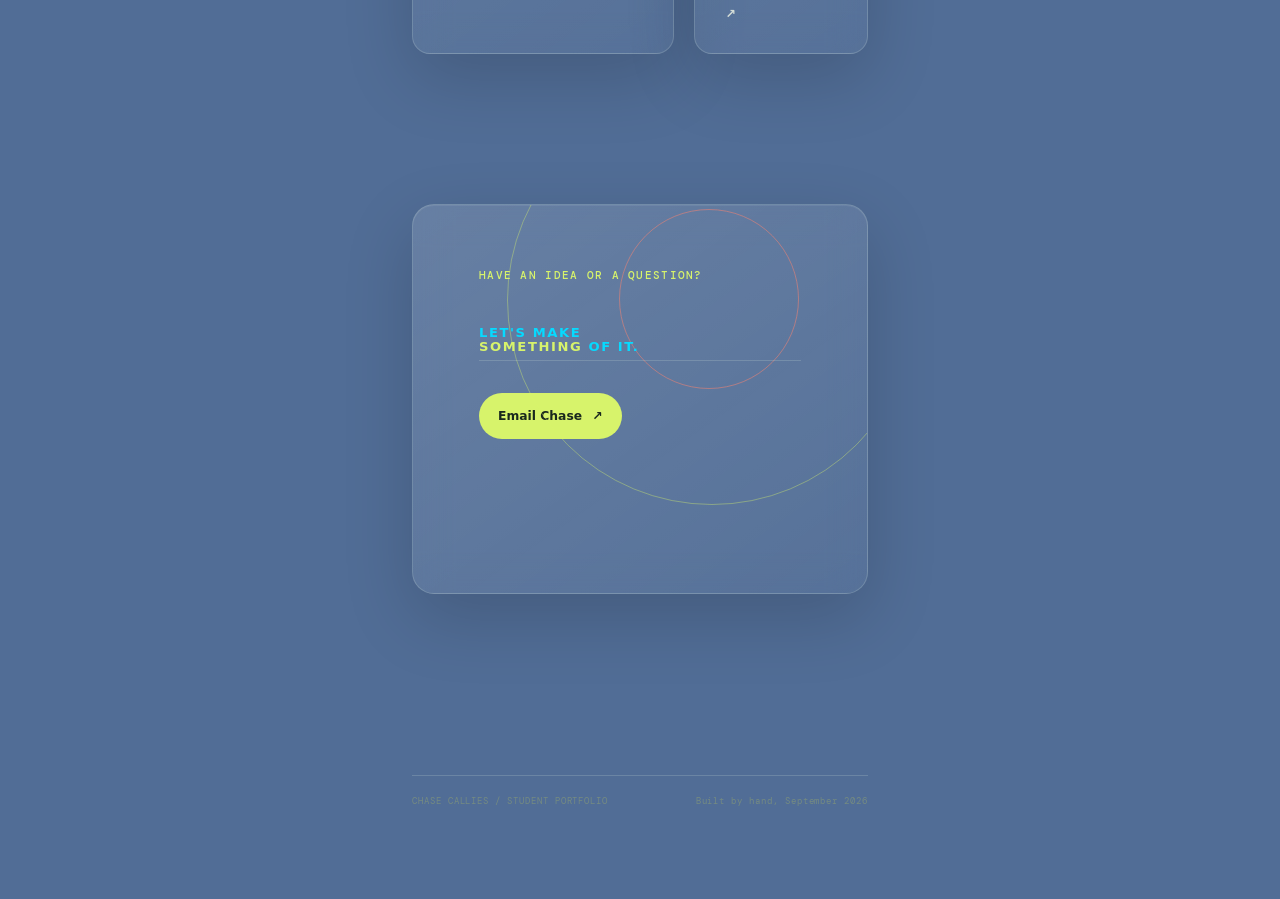
==== commit e91357dd: "CHANGED" ====
--- a/index.html
+++ b/index.html
@@ -4,28 +4,103 @@
 <head>
   <meta charset="utf-8">
   <meta name="viewport" content="width=device-width, initial-scale=1">
-  <meta name="color-scheme" content="dark">
-  <title>Obsidian Control | Roblox moderation</title>
-  <style>
-    html,
-    body {
-      height: 100%;
-      margin: 0;
-      background: #090a0c;
-      overflow: hidden
-    }
-
-    iframe {
-      display: block;
-      width: 100%;
-      height: 100%;
-      border: 0
-    }
-  </style>
+  <title>Chase Callies | Student portfolio</title>
+  <meta name="description"
+    content="The student portfolio of Chase Callies: experiments, assignments, and things built from scratch.">
+  <link rel="preconnect" href="https://fonts.googleapis.com">
+  <link rel="preconnect" href="https://fonts.gstatic.com" crossorigin>
+  <link
+    href="https://fonts.googleapis.com/css2?family=DM+Mono:wght@400;500&family=Manrope:wght@400;500;600;700;800&display=swap"
+    rel="stylesheet">
+  <link rel="stylesheet" href="styles.css">
 </head>
 
 <body>
-  <iframe src="week-08/day-2/index.html" title="Obsidian Roblox moderation control center"></iframe>
+  <div class="page-glow glow-one"></div>
+  <div class="page-glow glow-two"></div>
+  <header class="site-header shell">
+    <a class="brand" href="#top" aria-label="Chase Callies home"><span class="brand-mark">CC</span><span>Chase
+        Callies</span></a>
+    <nav aria-label="Main navigation"><a href="#about">About</a><a href="#work">Work</a><a class="nav-contact"
+        href="#contact">Let's talk <span aria-hidden="true">&#8599;</span></a></nav>
+  </header>
+  <main id="top">
+    <section class="hero shell">
+      <div class="hero-copy">
+        <p class="eyebrow"><span class="status-dot"></span> High school student / builder</p>
+        <h1>Making ideas<br><em>real enough</em><br>to share.</h1>
+        <p class="hero-intro">I am Chase, a student learning by building. This is where I collect the experiments,
+          assignments, and small wins that show how I think.</p>
+        <div class="hero-actions"><a class="button button-primary" href="#work">Explore my work <span
+              aria-hidden="true">&#8595;</span></a><a class="text-link" href="#about">A little about me <span
+              aria-hidden="true">&#8599;</span></a></div>
+      </div>
+      <div class="hero-note glass-card">
+        <div class="note-top"><span class="mono-label">NOW BUILDING</span><span class="live-pill">LIVE</span></div>
+        <div class="note-orbit" aria-hidden="true"><span></span><span></span><span></span></div>
+        <p class="note-title">A portfolio<br>that grows<br>with me.</p>
+        <div class="note-footer"><span>01</span><span>09 / 2026</span></div>
+      </div>
+    </section>
+    <section class="signal-bar shell" aria-label="Portfolio summary">
+      <div><strong>01</strong><span>project published</span></div>
+      <div><strong>03</strong><span>things I am learning</span></div>
+      <div><strong>∞</strong><span>more on the way</span></div>
+    </section>
+    <section class="about-section shell" id="about">
+      <div class="section-label"><span>01</span><span>ABOUT ME</span></div>
+      <div class="about-grid">
+        <h2>Curious by default.<br><em>Hands-on</em> by choice.</h2>
+        <div class="about-copy">
+          <p>I am a high school student who likes figuring out how things work, then making my own version. Coding gives
+            me a way to turn a rough idea into something people can actually try.</p>
+          <p>Right now I am exploring Python, web design, and the parts of technology that happen behind the screen. I
+            am not waiting until I know everything to start making things.</p><a class="text-link"
+            href="mailto:callieschase355@gmail.com">Send me a note <span aria-hidden="true">&#8599;</span></a>
+        </div>
+      </div>
+    </section>
+    <section class="work-section shell" id="work">
+      <div class="section-heading">
+        <div class="section-label"><span>02</span><span>SELECTED WORK</span></div>
+        <p>Assignments become projects when I give them a point of view.</p>
+      </div>
+      <div class="project-grid">
+        <article class="project-card project-featured glass-card">
+          <div class="project-art vault-art"><span class="art-grid"></span><span class="vault-symbol">+</span><span
+              class="art-caption">TEXT ADVENTURE / PYTHON</span></div>
+          <div class="project-info">
+            <p class="project-number">01 / FIRST BUILD</p>
+            <h3>The Vault</h3>
+            <p>A text adventure where choices, rooms, and a little bit of tension make the story move.</p><a
+              href="game/README.md" class="project-link">View project notes <span aria-hidden="true">&#8599;</span></a>
+          </div>
+        </article>
+        <article class="project-card project-next glass-card">
+          <div class="project-art future-art"><span class="future-cross">+</span><span
+              class="future-cross cross-two">+</span><span class="art-caption">ASSIGNMENT / COMING SOON</span></div>
+          <div class="project-info">
+            <p class="project-number">02 / NEXT UP</p>
+            <h3>Room for what is next.</h3>
+            <p>New assignments will land here as I make them. This space is intentionally waiting.</p><a
+              href="mailto:callieschase355@gmail.com?subject=Assignment%20idea" class="project-link">Suggest an idea
+              <span aria-hidden="true">&#8599;</span></a>
+          </div>
+        </article>
+      </div>
+    </section>
+    <section class="contact-section shell" id="contact">
+      <div class="contact-panel glass-card">
+        <p class="eyebrow">Have an idea or a question?</p>
+        <h2>Let's make<br><em>something</em> of it.</h2><a class="button button-primary"
+          href="mailto:callieschase355@gmail.com">Email Chase <span aria-hidden="true">&#8599;</span></a><span
+          class="contact-orbit orbit-a" aria-hidden="true"></span><span class="contact-orbit orbit-b"
+          aria-hidden="true"></span>
+      </div>
+    </section>
+  </main>
+  <footer class="site-footer shell"><span>CHASE CALLIES / STUDENT PORTFOLIO</span><span>Built by hand, September
+      2026</span></footer>
 </body>
 
 </html>
--- a/styles.css
+++ b/styles.css
@@ -0,0 +1,825 @@
+/* ============================================================
+   styles.css — this is YOURS to change. That is the point.
+   Every value below is a decision somebody made. Change one,
+   commit, and look at what happened.
+   ============================================================ */
+
+/* The custom properties. Change a colour ONCE here and it
+   changes everywhere it is used further down. */
+:root {
+  --ink: #1a1a1a;
+  /* body text */
+  --muted: #6e9fe3;
+  /* quieter text */
+  --accent: #06daff;
+  /* links and rules — make this yours */
+  --paper: #516d96;
+  --line: #fcfcfc;
+  --measure: 34rem;
+  /* how wide a line of text gets before it wraps */
+}
+
+:root {
+  --ink: #f5f7f2;
+  --muted: #a9b6ae;
+  --soft: #d5ded7;
+  --acid: #d7f36b;
+  --coral: #ff846f;
+  --night: #101b1a;
+  --glass: rgba(255, 255, 255, 0.09);
+  --line: rgba(226, 244, 228, 0.18);
+  --shell: min(1120px, calc(100% - 48px));
+}
+
+*,
+*::before,
+*::after {
+  box-sizing: border-box;
+}
+
+html {
+  scroll-behavior: smooth;
+}
+
+body {
+  margin: 0;
+  overflow-x: hidden;
+  background: var(--night);
+  color: var(--ink);
+  font: 400 16px/1.6 "Manrope", sans-serif;
+}
+
+body::before {
+  position: fixed;
+  inset: 0;
+  z-index: -2;
+  content: "";
+  background: radial-gradient(circle at 10% 8%, rgba(83, 150, 120, .22), transparent 32%), radial-gradient(circle at 91% 22%, rgba(255, 132, 111, .13), transparent 25%), linear-gradient(135deg, #0d1817 0%, #17302b 52%, #101c1a 100%);
+}
+
+body::after {
+  position: fixed;
+  inset: 0;
+  z-index: -1;
+  pointer-events: none;
+  content: "";
+  opacity: .32;
+  background-image: linear-gradient(rgba(225, 243, 227, .04) 1px, transparent 1px), linear-gradient(90deg, rgba(225, 243, 227, .04) 1px, transparent 1px);
+  background-size: 72px 72px;
+  mask-image: linear-gradient(to bottom, black, transparent 75%);
+}
+
+a {
+  color: inherit;
+  text-decoration: none;
+}
+
+.shell {
+  width: var(--shell);
+  margin-inline: auto;
+}
+
+.page-glow {
+  position: absolute;
+  z-index: -1;
+  width: 360px;
+  height: 360px;
+  border-radius: 50%;
+  filter: blur(70px);
+  opacity: .16;
+  pointer-events: none;
+}
+
+.glow-one {
+  top: 510px;
+  left: -180px;
+  background: var(--acid);
+}
+
+.glow-two {
+  top: 1180px;
+  right: -190px;
+  background: var(--coral);
+}
+
+.site-header {
+  display: flex;
+  align-items: center;
+  justify-content: space-between;
+  padding-top: 30px;
+}
+
+.brand,
+nav,
+.hero-actions,
+.note-top,
+.note-footer,
+.section-label,
+.section-heading,
+.site-footer {
+  display: flex;
+  align-items: center;
+}
+
+.brand {
+  gap: 11px;
+  font-size: .82rem;
+  font-weight: 700;
+}
+
+.brand-mark {
+  display: grid;
+  width: 34px;
+  height: 34px;
+  place-items: center;
+  border: 1px solid rgba(215, 243, 107, .55);
+  border-radius: 50%;
+  color: var(--acid);
+  font: 500 .68rem "DM Mono", monospace;
+}
+
+nav {
+  gap: 31px;
+  color: var(--muted);
+  font-size: .77rem;
+  font-weight: 700;
+}
+
+nav a {
+  transition: color .2s ease;
+}
+
+nav a:hover,
+.text-link:hover,
+.project-link:hover {
+  color: var(--acid);
+}
+
+.nav-contact {
+  padding: 9px 14px;
+  border: 1px solid var(--line);
+  border-radius: 100px;
+  color: var(--soft);
+}
+
+.nav-contact span,
+.text-link span,
+.project-link span,
+.button span {
+  margin-left: 6px;
+}
+
+.hero {
+  display: grid;
+  grid-template-columns: minmax(0, 1fr) 340px;
+  gap: 100px;
+  align-items: center;
+  min-height: 620px;
+  padding-top: 56px;
+}
+
+.eyebrow,
+.mono-label,
+.section-label,
+.project-number,
+.art-caption {
+  font: 500 .67rem "DM Mono", monospace;
+  letter-spacing: .12em;
+  text-transform: uppercase;
+}
+
+.eyebrow {
+  display: flex;
+  align-items: center;
+  gap: 9px;
+  margin: 0 0 21px;
+  color: var(--acid);
+}
+
+.status-dot {
+  width: 7px;
+  height: 7px;
+  border-radius: 50%;
+  background: var(--acid);
+  box-shadow: 0 0 0 5px rgba(215, 243, 107, .1);
+}
+
+h1,
+h2,
+h3,
+p {
+  margin-top: 0;
+}
+
+h1,
+h2,
+h3 {
+  font-weight: 700;
+}
+
+h1 {
+  max-width: 700px;
+  margin-bottom: 25px;
+  font-size: clamp(3.7rem, 8vw, 6.8rem);
+  line-height: .95;
+  letter-spacing: -.075em;
+}
+
+em {
+  color: var(--acid);
+  font-style: normal;
+}
+
+.hero-intro {
+  max-width: 450px;
+  margin-bottom: 31px;
+  color: var(--muted);
+  font-size: .98rem;
+  line-height: 1.8;
+}
+
+.hero-actions {
+  flex-wrap: wrap;
+  gap: 28px;
+}
+
+.button {
+  display: inline-block;
+  border-radius: 100px;
+  padding: 13px 19px;
+  font-size: .77rem;
+  font-weight: 800;
+  transition: transform .2s ease, background .2s ease;
+}
+
+.button:hover {
+  transform: translateY(-2px);
+}
+
+.button-primary {
+  background: var(--acid);
+  color: #1a281e;
+}
+
+.button-primary:hover {
+  background: #efffa6;
+}
+
+.text-link,
+.project-link {
+  color: var(--soft);
+  font-size: .78rem;
+  font-weight: 700;
+  transition: color .2s ease;
+}
+
+.glass-card {
+  border: 1px solid var(--line);
+  background: linear-gradient(145deg, rgba(255, 255, 255, .13), rgba(255, 255, 255, .035));
+  box-shadow: 0 24px 70px rgba(0, 0, 0, .16), inset 0 1px rgba(255, 255, 255, .07);
+  backdrop-filter: blur(18px);
+}
+
+.hero-note {
+  position: relative;
+  min-height: 350px;
+  padding: 22px;
+  overflow: hidden;
+  transform: rotate(3deg);
+  border-radius: 22px;
+  animation: drift 7s ease-in-out infinite;
+}
+
+.note-top,
+.note-footer {
+  justify-content: space-between;
+}
+
+.mono-label,
+.note-footer {
+  color: var(--muted);
+}
+
+.live-pill {
+  padding: 4px 8px;
+  border-radius: 100px;
+  background: rgba(215, 243, 107, .14);
+  color: var(--acid);
+  font: 500 .57rem "DM Mono", monospace;
+}
+
+.note-orbit {
+  position: absolute;
+  top: 75px;
+  left: 50%;
+  width: 230px;
+  height: 110px;
+  border: 1px solid rgba(215, 243, 107, .5);
+  border-radius: 50%;
+  transform: translateX(-50%) rotate(-26deg);
+}
+
+.note-orbit::after {
+  position: absolute;
+  inset: 12px 34px;
+  content: "";
+  border: 1px solid rgba(255, 132, 111, .4);
+  border-radius: 50%;
+}
+
+.note-orbit span {
+  position: absolute;
+  width: 9px;
+  height: 9px;
+  border-radius: 50%;
+  background: var(--acid);
+}
+
+.note-orbit span:first-child {
+  top: 7px;
+  left: 50px;
+}
+
+.note-orbit span:nth-child(2) {
+  right: 26px;
+  bottom: 15px;
+  background: var(--coral);
+}
+
+.note-orbit span:last-child {
+  bottom: 14px;
+  left: 30px;
+  width: 5px;
+  height: 5px;
+  background: white;
+}
+
+.note-title {
+  position: absolute;
+  bottom: 56px;
+  left: 22px;
+  margin: 0;
+  color: var(--soft);
+  font-size: 2.3rem;
+  font-weight: 700;
+  line-height: .98;
+  letter-spacing: -.07em;
+}
+
+.note-footer {
+  position: absolute;
+  right: 22px;
+  bottom: 20px;
+  left: 22px;
+  font-size: .65rem;
+}
+
+.signal-bar {
+  display: grid;
+  grid-template-columns: repeat(3, 1fr);
+  gap: 28px;
+  padding: 23px 0;
+  border-top: 1px solid var(--line);
+  border-bottom: 1px solid var(--line);
+}
+
+.signal-bar div {
+  display: flex;
+  align-items: baseline;
+  gap: 11px;
+}
+
+.signal-bar strong {
+  color: var(--acid);
+  font-size: 1.5rem;
+  letter-spacing: -.06em;
+}
+
+.signal-bar span {
+  color: var(--muted);
+  font: .62rem "DM Mono", monospace;
+  letter-spacing: .08em;
+  text-transform: uppercase;
+}
+
+.about-section,
+.work-section,
+.contact-section {
+  padding-top: 150px;
+}
+
+.section-label {
+  gap: 12px;
+  color: var(--muted);
+}
+
+.section-label span:first-child {
+  color: var(--acid);
+}
+
+.about-grid {
+  display: grid;
+  grid-template-columns: 1.15fr .85fr;
+  gap: 90px;
+  margin-top: 42px;
+}
+
+h2 {
+  margin-bottom: 0;
+  font-size: clamp(2.5rem, 5vw, 4.3rem);
+  line-height: 1.03;
+  letter-spacing: -.07em;
+}
+
+.about-copy {
+  padding-top: 8px;
+  color: var(--muted);
+  font-size: .9rem;
+  line-height: 1.85;
+}
+
+.about-copy p {
+  margin-bottom: 20px;
+}
+
+.section-heading {
+  justify-content: space-between;
+  align-items: end;
+  margin-bottom: 42px;
+}
+
+.section-heading p {
+  max-width: 250px;
+  margin: 0;
+  color: var(--muted);
+  font-size: .78rem;
+  line-height: 1.6;
+}
+
+.project-grid {
+  display: grid;
+  grid-template-columns: 1.2fr .8fr;
+  gap: 20px;
+}
+
+.project-card {
+  overflow: hidden;
+  border-radius: 18px;
+}
+
+.project-art {
+  position: relative;
+  height: 285px;
+  overflow: hidden;
+}
+
+.vault-art {
+  background: #314d41;
+}
+
+.future-art {
+  background: #28373a;
+}
+
+.art-grid {
+  position: absolute;
+  inset: 0;
+  opacity: .3;
+  background-image: linear-gradient(rgba(215, 243, 107, .25) 1px, transparent 1px), linear-gradient(90deg, rgba(215, 243, 107, .25) 1px, transparent 1px);
+  background-size: 34px 34px;
+  transform: rotate(-12deg) scale(1.3);
+}
+
+.vault-symbol {
+  position: absolute;
+  top: 50%;
+  left: 50%;
+  display: grid;
+  width: 120px;
+  height: 120px;
+  place-items: center;
+  border: 1px solid rgba(215, 243, 107, .7);
+  border-radius: 50%;
+  color: var(--acid);
+  font-size: 4rem;
+  font-weight: 300;
+  transform: translate(-50%, -50%) rotate(45deg);
+  box-shadow: 0 0 0 20px rgba(215, 243, 107, .035), 0 0 0 40px rgba(215, 243, 107, .025);
+}
+
+.future-art::before {
+  position: absolute;
+  top: 50%;
+  left: 50%;
+  width: 180px;
+  height: 180px;
+  content: "";
+  border: 1px solid rgba(255, 255, 255, .28);
+  border-radius: 50%;
+  transform: translate(-50%, -50%);
+}
+
+.future-art::after {
+  position: absolute;
+  top: 50%;
+  left: 50%;
+  width: 110px;
+  height: 110px;
+  content: "";
+  border: 1px solid rgba(255, 132, 111, .5);
+  border-radius: 50%;
+  transform: translate(-50%, -50%);
+}
+
+.future-cross {
+  position: absolute;
+  top: 50%;
+  left: 50%;
+  z-index: 1;
+  color: var(--coral);
+  font-size: 4rem;
+  font-weight: 200;
+  transform: translate(-50%, -59%);
+}
+
+.cross-two {
+  color: var(--acid);
+  transform: translate(-70%, -35%) rotate(45deg) scale(.55);
+}
+
+.art-caption {
+  position: absolute;
+  right: 19px;
+  bottom: 17px;
+  color: rgba(255, 255, 255, .65);
+  font-size: .56rem;
+}
+
+.project-info {
+  padding: 24px 25px 27px;
+}
+
+.project-number {
+  margin-bottom: 12px;
+  color: var(--acid);
+  font-size: .58rem;
+}
+
+.project-info h3 {
+  margin-bottom: 9px;
+  font-size: 1.55rem;
+  letter-spacing: -.05em;
+}
+
+.project-info p:not(.project-number) {
+  min-height: 50px;
+  margin-bottom: 18px;
+  color: var(--muted);
+  font-size: .8rem;
+  line-height: 1.7;
+}
+
+.contact-section {
+  padding-bottom: 125px;
+}
+
+.contact-panel {
+  position: relative;
+  overflow: hidden;
+  min-height: 390px;
+  padding: 63px 66px;
+  border-radius: 22px;
+}
+
+.contact-panel h2 {
+  position: relative;
+  z-index: 1;
+  margin-bottom: 32px;
+}
+
+.contact-panel .eyebrow {
+  position: relative;
+  z-index: 1;
+}
+
+.contact-orbit {
+  position: absolute;
+  border: 1px solid rgba(215, 243, 107, .38);
+  border-radius: 50%;
+}
+
+.orbit-a {
+  top: -110px;
+  right: -50px;
+  width: 410px;
+  height: 410px;
+}
+
+.orbit-b {
+  top: 4px;
+  right: 68px;
+  width: 180px;
+  height: 180px;
+  border-color: rgba(255, 132, 111, .5);
+}
+
+.site-footer {
+  justify-content: space-between;
+  gap: 20px;
+  padding: 19px 0 28px;
+  border-top: 1px solid var(--line);
+  color: #758b81;
+  font: .59rem "DM Mono", monospace;
+  letter-spacing: .1em;
+}
+
+@keyframes drift {
+
+  0%,
+  100% {
+    transform: rotate(3deg) translateY(0);
+  }
+
+  50% {
+    transform: rotate(1deg) translateY(-8px);
+  }
+}
+
+@media (max-width: 760px) {
+  :root {
+    --shell: min(100% - 36px, 600px);
+  }
+
+  nav {
+    gap: 15px;
+  }
+
+  nav>a:not(.nav-contact) {
+    display: none;
+  }
+
+  .hero {
+    grid-template-columns: 1fr;
+    gap: 52px;
+    min-height: auto;
+    padding-top: 95px;
+    padding-bottom: 85px;
+  }
+
+  h1 {
+    font-size: clamp(3.45rem, 16vw, 5.4rem);
+  }
+
+  .hero-note {
+    width: min(100%, 340px);
+    margin-left: auto;
+  }
+
+  .signal-bar {
+    gap: 10px;
+  }
+
+  .signal-bar div {
+    display: block;
+  }
+
+  .signal-bar strong {
+    display: block;
+    margin-bottom: 3px;
+  }
+
+  .signal-bar span {
+    font-size: .52rem;
+    line-height: 1.25;
+  }
+
+  .about-section,
+  .work-section,
+  .contact-section {
+    padding-top: 100px;
+  }
+
+  .about-grid,
+  .project-grid {
+    grid-template-columns: 1fr;
+    gap: 35px;
+  }
+
+  .about-grid {
+    margin-top: 30px;
+  }
+
+  .section-heading {
+    display: block;
+  }
+
+  .section-heading p {
+    margin-top: 18px;
+  }
+
+  .contact-panel {
+    min-height: 360px;
+    padding: 42px 30px;
+  }
+
+  .site-footer {
+    display: block;
+    line-height: 2;
+  }
+
+  .site-footer span {
+    display: block;
+  }
+}
+
+@media (prefers-reduced-motion: reduce) {
+  html {
+    scroll-behavior: auto;
+  }
+
+  *,
+  *::before,
+  *::after {
+    animation: none !important;
+    transition: none !important;
+  }
+}
+
+/* A sensible reset. Without border-box, padding makes boxes
+   wider than you asked for, and nothing lines up. */
+*,
+*::before,
+*::after {
+  box-sizing: border-box;
+}
+
+body {
+  margin: 0 auto;
+  padding: 3rem 1.25rem 4rem;
+  max-width: var(--measure);
+  background: var(--paper);
+  color: var(--ink);
+  font: 1rem/1.65 system-ui, -apple-system, "Segoe UI", Roboto, sans-serif;
+}
+
+h1 {
+  margin: 0;
+  font-size: 2.15rem;
+  line-height: 1.15;
+  letter-spacing: -0.02em;
+}
+
+.tagline {
+  margin: 0.5rem 0 0;
+  color: var(--muted);
+  font-size: 1.05rem;
+}
+
+h2 {
+  margin: 2.75rem 0 0.75rem;
+  padding-bottom: 0.4rem;
+  border-bottom: 1px solid var(--line);
+  font-size: 0.82rem;
+  font-weight: 700;
+  letter-spacing: 0.12em;
+  text-transform: uppercase;
+  color: var(--accent);
+}
+
+ul {
+  margin: 0;
+  padding-left: 1.1rem;
+}
+
+li {
+  margin-bottom: 0.6rem;
+}
+
+a {
+  color: var(--accent);
+  text-underline-offset: 3px;
+}
+
+a:hover {
+  text-decoration: none;
+}
+
+footer {
+  margin-top: 3.5rem;
+  padding-top: 1rem;
+  border-top: 1px solid var(--line);
+  color: var(--muted);
+  font-size: 0.85rem;
+}
+
+/* Someone reading this on a phone is the common case, not the
+   edge case. Test it there before you call the page done. */
+@media (max-width: 30rem) {
+  body {
+    padding-top: 2rem;
+  }
+
+  h1 {
+    font-size: 1.8rem;
+  }
+}
